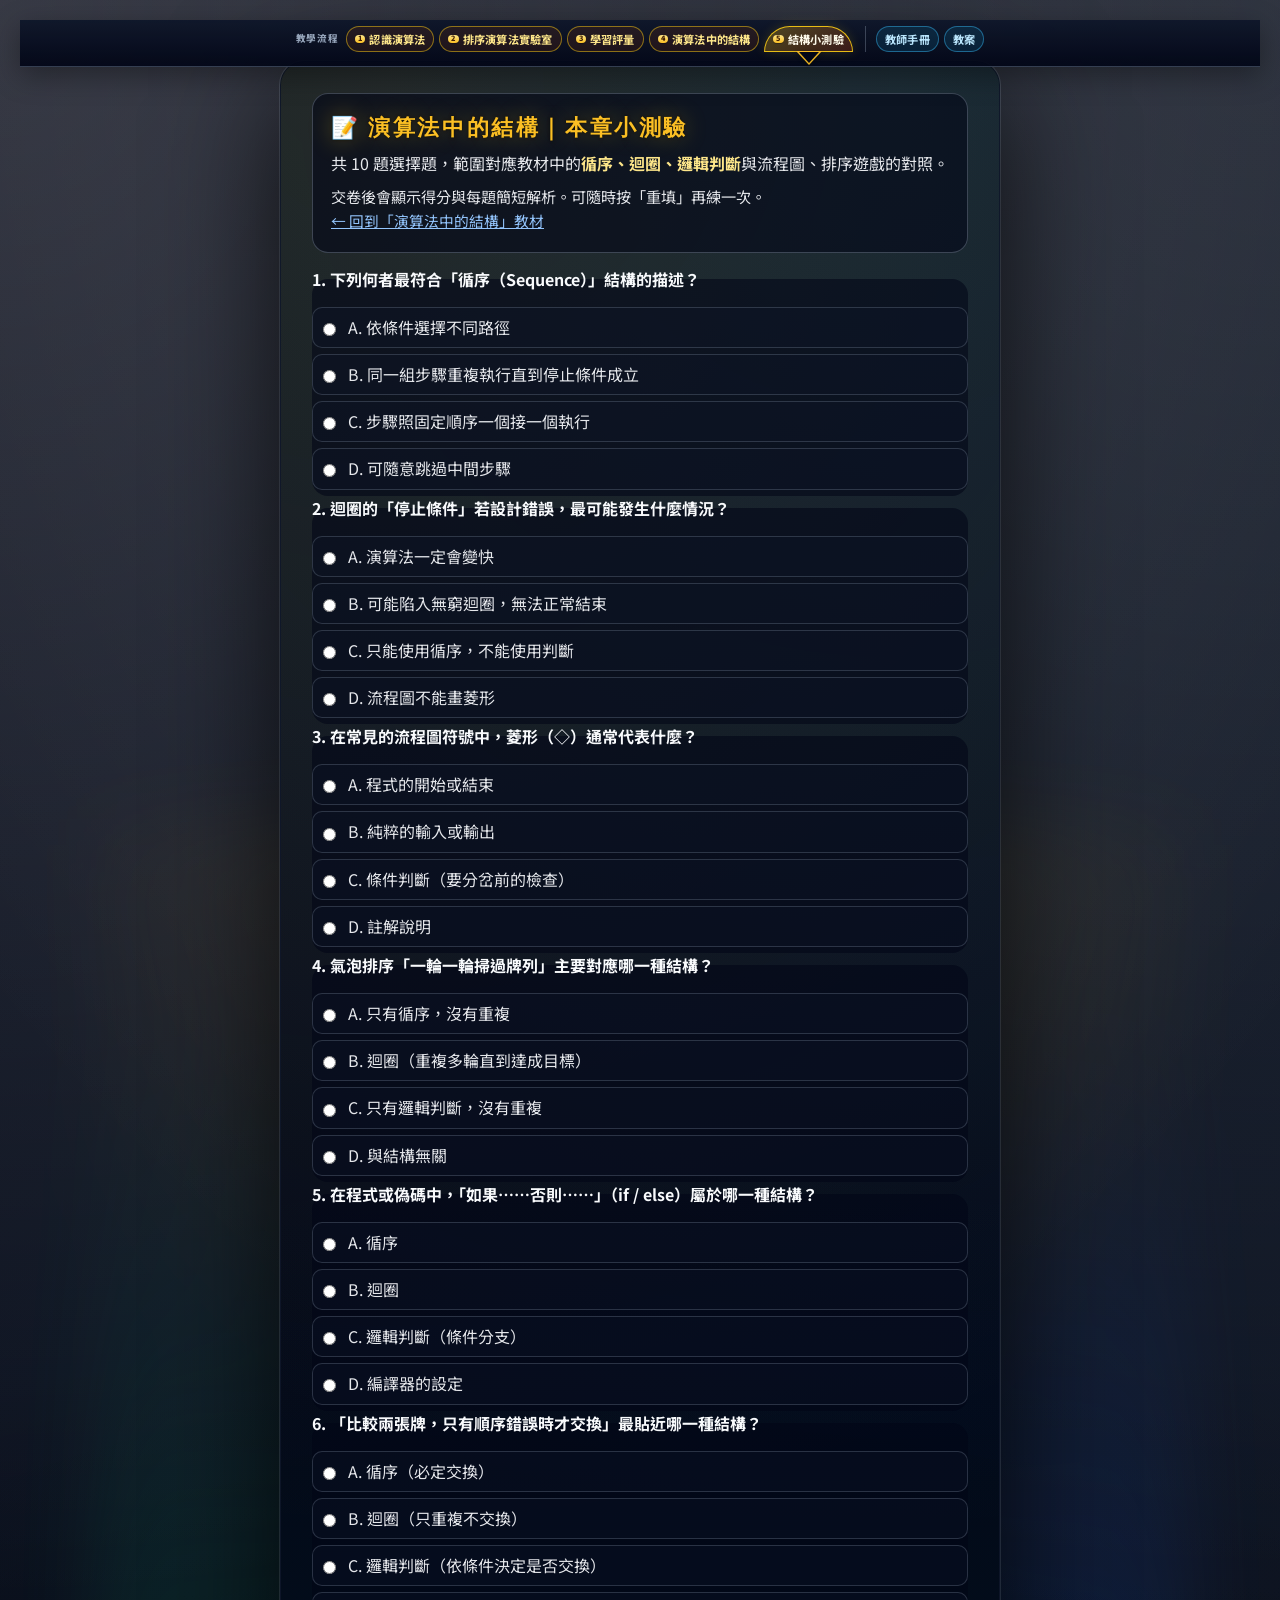
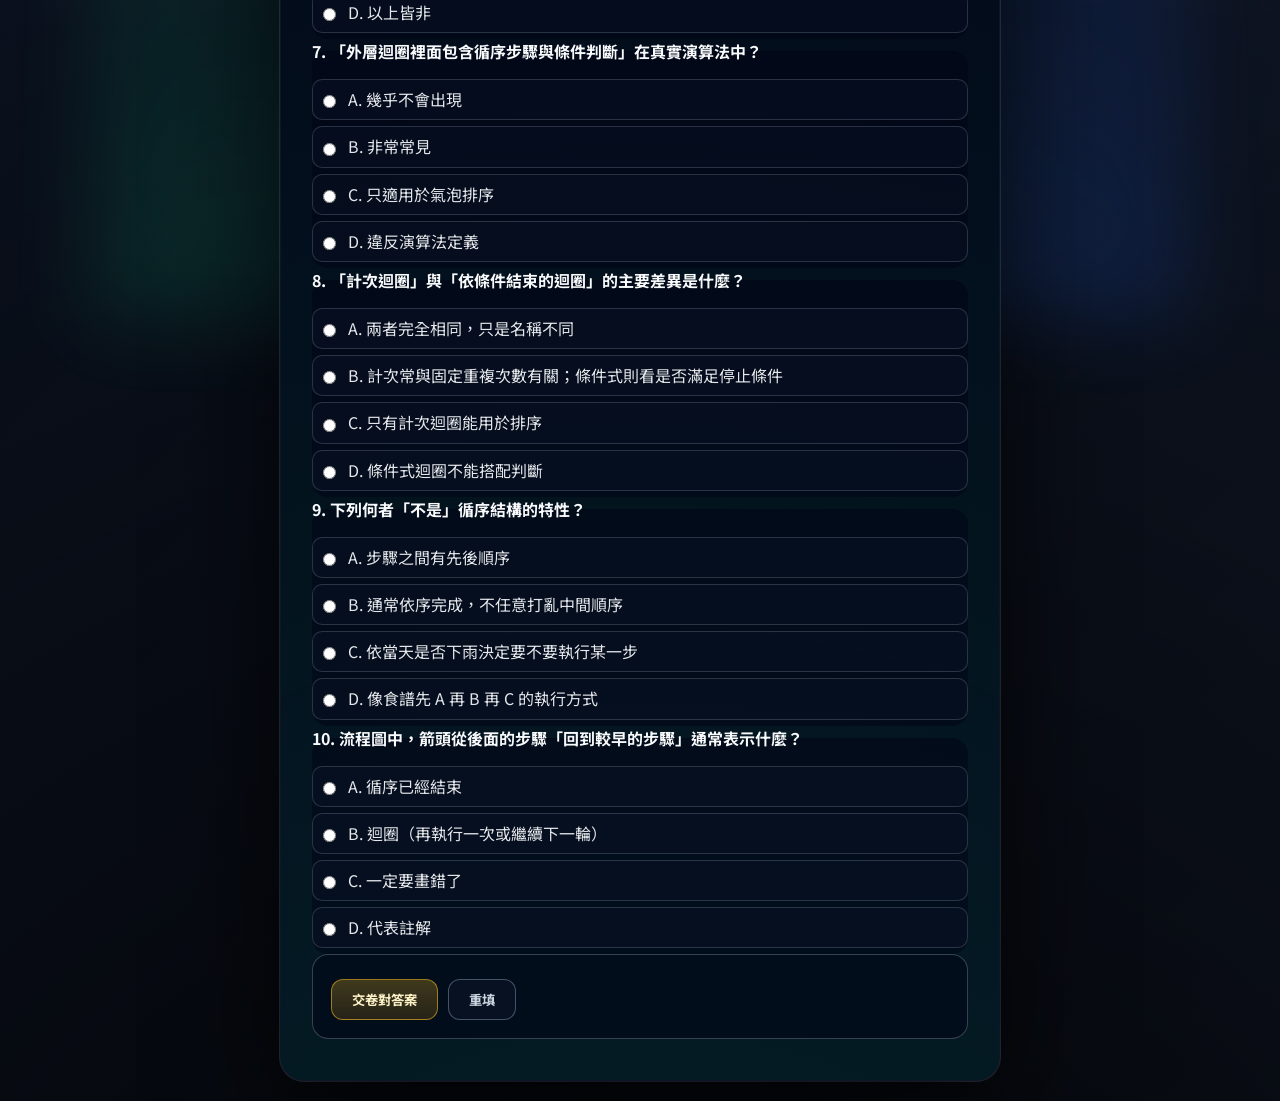
==== algorithm-concepts-quiz.html @ 027a8fe6 "add lessone etc." ====
<!DOCTYPE html>
<html lang="zh-TW">

<head>
    <meta charset="UTF-8">
    <meta name="viewport" content="width=device-width, initial-scale=1.0">
    <title>演算法中的結構｜本章小測驗</title>
    <link rel="preconnect" href="https://fonts.googleapis.com">
    <link rel="preconnect" href="https://fonts.gstatic.com" crossorigin>
    <link
        href="https://fonts.googleapis.com/css2?family=Playfair+Display:wght@500;700&family=Noto+Sans+TC:wght@400;500;700&display=swap"
        rel="stylesheet">
    <link rel="stylesheet" href="style.css">
    <script src="subpage-ui.js" defer></script>
    <style>
        .con-wrap {
            max-width: 720px;
            margin: 0 auto;
        }

        .con-card {
            background: rgba(2, 6, 23, 0.58);
            border: 1px solid rgba(148, 163, 184, 0.35);
            border-radius: 16px;
            padding: 18px;
            margin-bottom: 14px;
        }

        .con-card h1 {
            margin: 0 0 8px;
            color: #fbbf24;
            font-size: 1.35rem;
        }

        .con-card p {
            margin: 0;
            color: #e5e7eb;
            line-height: 1.65;
        }

        .quiz-intro {
            font-size: 0.95rem;
            color: #94a3b8;
            margin-top: 8px !important;
        }

        .quiz-q {
            border: none;
            margin: 0;
            padding: 0;
        }

        .quiz-q legend {
            font-weight: 700;
            color: #f8fafc;
            font-size: 1rem;
            padding: 0;
            margin-bottom: 10px;
            line-height: 1.5;
        }

        .quiz-q label {
            display: block;
            margin: 6px 0;
            padding: 8px 10px;
            border-radius: 10px;
            border: 1px solid rgba(148, 163, 184, 0.25);
            background: rgba(15, 23, 42, 0.35);
            color: #e5e7eb;
            cursor: pointer;
            line-height: 1.45;
        }

        .quiz-q label:hover {
            border-color: rgba(251, 191, 36, 0.45);
        }

        .quiz-q input {
            margin-right: 8px;
            vertical-align: middle;
        }

        .quiz-actions {
            display: flex;
            flex-wrap: wrap;
            gap: 10px;
            align-items: center;
            margin-top: 6px;
        }

        .quiz-btn {
            font-family: inherit;
            font-weight: 700;
            padding: 10px 20px;
            border-radius: 12px;
            border: 1px solid rgba(251, 191, 36, 0.55);
            background: linear-gradient(180deg, rgba(251, 191, 36, 0.25), rgba(245, 158, 11, 0.15));
            color: #fef3c7;
            cursor: pointer;
        }

        .quiz-btn:hover {
            background: linear-gradient(180deg, rgba(251, 191, 36, 0.4), rgba(245, 158, 11, 0.25));
        }

        .quiz-btn--ghost {
            border-color: rgba(148, 163, 184, 0.45);
            background: rgba(15, 23, 42, 0.5);
            color: #cbd5e1;
        }

        .quiz-score {
            font-size: 1.05rem;
            color: #fde68a;
            font-weight: 700;
        }

        .quiz-result {
            display: none;
            margin-top: 10px;
            padding: 10px 12px;
            border-radius: 10px;
            font-size: 0.9rem;
            line-height: 1.55;
        }

        .quiz-result--show {
            display: block;
        }

        .quiz-result--ok {
            border: 1px solid rgba(34, 197, 94, 0.45);
            background: rgba(34, 197, 94, 0.12);
            color: #bbf7d0;
        }

        .quiz-result--bad {
            border: 1px solid rgba(248, 113, 113, 0.45);
            background: rgba(248, 113, 113, 0.1);
            color: #fecaca;
        }

        .back-link {
            margin-top: 12px;
            font-size: 0.92rem;
        }

        .back-link a {
            color: #93c5fd;
        }
    </style>
</head>

<body>
    <nav class="site-nav" aria-label="網站導覽">
        <div class="site-nav-inner">
            <div class="site-nav-group" role="group" aria-labelledby="site-nav-flow-label">
                <div id="site-nav-flow-label" class="site-nav-group-label">教學流程</div>
                <div class="site-nav-group-links">
                    <a href="algorithm-lab.html" class="site-nav-link site-nav-flow-link"><span class="site-nav-step"
                            aria-hidden="true">1</span>認識演算法</a>
                    <a href="index.html" class="site-nav-link site-nav-flow-link"><span class="site-nav-step"
                            aria-hidden="true">2</span>排序演算法實驗室</a>
                    <a href="exam.html" class="site-nav-link site-nav-flow-link"><span class="site-nav-step"
                            aria-hidden="true">3</span>學習評量</a>
                    <a href="algorithm-concepts.html" class="site-nav-link site-nav-flow-link"><span class="site-nav-step"
                            aria-hidden="true">4</span>演算法中的結構</a>
                    <a href="algorithm-concepts-quiz.html" class="site-nav-link site-nav-flow-link site-nav-link-current"
                        aria-current="page"><span class="site-nav-step" aria-hidden="true">5</span>結構小測驗</a>
                </div>
            </div>
            <div class="site-nav-group site-nav-group--extra" role="group" aria-label="教師手冊與教案">
                <div class="site-nav-group-links">
                    <a href="guide.html" class="site-nav-link site-nav-extra-link">教師手冊</a>
                    <a href="lesson.html" class="site-nav-link site-nav-extra-link">教案</a>
                </div>
            </div>
        </div>
    </nav>
    <div class="page-frame">
        <div class="table-glow"></div>
        <div class="container con-wrap">
            <div class="con-card">
                <h1>📝 演算法中的結構｜本章小測驗</h1>
                <p>共 10 題選擇題，範圍對應教材中的<strong style="color:#fde68a;">循序、迴圈、邏輯判斷</strong>與流程圖、排序遊戲的對照。</p>
                <p class="quiz-intro">交卷後會顯示得分與每題簡短解析。可隨時按「重填」再練一次。</p>
                <p class="back-link"><a href="algorithm-concepts.html">← 回到「演算法中的結構」教材</a></p>
            </div>

            <form id="concepts-quiz-form" novalidate>
                <fieldset class="con-card quiz-q" data-correct="c"
                    data-explain="循序是步驟依固定先後執行；依條件分支屬於判斷，重複直到條件成立屬於迴圈。">
                    <legend>1. 下列何者最符合「循序（Sequence）」結構的描述？</legend>
                    <label><input type="radio" name="q1" value="a"> A. 依條件選擇不同路徑</label>
                    <label><input type="radio" name="q1" value="b"> B. 同一組步驟重複執行直到停止條件成立</label>
                    <label><input type="radio" name="q1" value="c"> C. 步驟照固定順序一個接一個執行</label>
                    <label><input type="radio" name="q1" value="d"> D. 可隨意跳過中間步驟</label>
                    <div class="quiz-result" role="status" aria-live="polite"></div>
                </fieldset>

                <fieldset class="con-card quiz-q" data-correct="b"
                    data-explain="停止條件錯誤時，迴圈可能永遠無法離開，形成無窮迴圈。">
                    <legend>2. 迴圈的「停止條件」若設計錯誤，最可能發生什麼情況？</legend>
                    <label><input type="radio" name="q2" value="a"> A. 演算法一定會變快</label>
                    <label><input type="radio" name="q2" value="b"> B. 可能陷入無窮迴圈，無法正常結束</label>
                    <label><input type="radio" name="q2" value="c"> C. 只能使用循序，不能使用判斷</label>
                    <label><input type="radio" name="q2" value="d"> D. 流程圖不能畫菱形</label>
                    <div class="quiz-result" role="status" aria-live="polite"></div>
                </fieldset>

                <fieldset class="con-card quiz-q" data-correct="c"
                    data-explain="教材對照：長方形常表示步驟，菱形表示條件判斷。">
                    <legend>3. 在常見的流程圖符號中，菱形（◇）通常代表什麼？</legend>
                    <label><input type="radio" name="q3" value="a"> A. 程式的開始或結束</label>
                    <label><input type="radio" name="q3" value="b"> B. 純粹的輸入或輸出</label>
                    <label><input type="radio" name="q3" value="c"> C. 條件判斷（要分岔前的檢查）</label>
                    <label><input type="radio" name="q3" value="d"> D. 註解說明</label>
                    <div class="quiz-result" role="status" aria-live="polite"></div>
                </fieldset>

                <fieldset class="con-card quiz-q" data-correct="b"
                    data-explain="一輪輪掃過、多輪直到排好，是「重複執行」的迴圈精神。">
                    <legend>4. 氣泡排序「一輪一輪掃過牌列」主要對應哪一種結構？</legend>
                    <label><input type="radio" name="q4" value="a"> A. 只有循序，沒有重複</label>
                    <label><input type="radio" name="q4" value="b"> B. 迴圈（重複多輪直到達成目標）</label>
                    <label><input type="radio" name="q4" value="c"> C. 只有邏輯判斷，沒有重複</label>
                    <label><input type="radio" name="q4" value="d"> D. 與結構無關</label>
                    <div class="quiz-result" role="status" aria-live="polite"></div>
                </fieldset>

                <fieldset class="con-card quiz-q" data-correct="c" data-explain="if / else 依條件走不同分支，屬於邏輯判斷。">
                    <legend>5. 在程式或偽碼中，「如果……否則……」（if / else）屬於哪一種結構？</legend>
                    <label><input type="radio" name="q5" value="a"> A. 循序</label>
                    <label><input type="radio" name="q5" value="b"> B. 迴圈</label>
                    <label><input type="radio" name="q5" value="c"> C. 邏輯判斷（條件分支）</label>
                    <label><input type="radio" name="q5" value="d"> D. 編譯器的設定</label>
                    <div class="quiz-result" role="status" aria-live="polite"></div>
                </fieldset>

                <fieldset class="con-card quiz-q" data-correct="c"
                    data-explain="先比較、再決定要不要交換，是依條件分支，對應教材中的「比較後要不要交換」。">
                    <legend>6. 「比較兩張牌，只有順序錯誤時才交換」最貼近哪一種結構？</legend>
                    <label><input type="radio" name="q6" value="a"> A. 循序（必定交換）</label>
                    <label><input type="radio" name="q6" value="b"> B. 迴圈（只重複不交換）</label>
                    <label><input type="radio" name="q6" value="c"> C. 邏輯判斷（依條件決定是否交換）</label>
                    <label><input type="radio" name="q6" value="d"> D. 以上皆非</label>
                    <div class="quiz-result" role="status" aria-live="polite"></div>
                </fieldset>

                <fieldset class="con-card quiz-q" data-correct="b"
                    data-explain="教材提到：真實演算法常是循序裡有迴圈，迴圈裡又有判斷。">
                    <legend>7. 「外層迴圈裡面包含循序步驟與條件判斷」在真實演算法中？</legend>
                    <label><input type="radio" name="q7" value="a"> A. 幾乎不會出現</label>
                    <label><input type="radio" name="q7" value="b"> B. 非常常見</label>
                    <label><input type="radio" name="q7" value="c"> C. 只適用於氣泡排序</label>
                    <label><input type="radio" name="q7" value="d"> D. 違反演算法定義</label>
                    <div class="quiz-result" role="status" aria-live="polite"></div>
                </fieldset>

                <fieldset class="con-card quiz-q" data-correct="b"
                    data-explain="計次迴圈常依固定次數；條件式迴圈則看「是否滿足停止條件」才結束，兩者思考方式不同。">
                    <legend>8. 「計次迴圈」與「依條件結束的迴圈」的主要差異是什麼？</legend>
                    <label><input type="radio" name="q8" value="a"> A. 兩者完全相同，只是名稱不同</label>
                    <label><input type="radio" name="q8" value="b"> B. 計次常與固定重複次數有關；條件式則看是否滿足停止條件</label>
                    <label><input type="radio" name="q8" value="c"> C. 只有計次迴圈能用於排序</label>
                    <label><input type="radio" name="q8" value="d"> D. 條件式迴圈不能搭配判斷</label>
                    <div class="quiz-result" role="status" aria-live="polite"></div>
                </fieldset>

                <fieldset class="con-card quiz-q" data-correct="c"
                    data-explain="依天氣決定是否執行某步是「分支」，不是循序的特性。">
                    <legend>9. 下列何者「不是」循序結構的特性？</legend>
                    <label><input type="radio" name="q9" value="a"> A. 步驟之間有先後順序</label>
                    <label><input type="radio" name="q9" value="b"> B. 通常依序完成，不任意打亂中間順序</label>
                    <label><input type="radio" name="q9" value="c"> C. 依當天是否下雨決定要不要執行某一步</label>
                    <label><input type="radio" name="q9" value="d"> D. 像食譜先 A 再 B 再 C 的執行方式</label>
                    <div class="quiz-result" role="status" aria-live="polite"></div>
                </fieldset>

                <fieldset class="con-card quiz-q" data-correct="b"
                    data-explain="箭頭回到較早的節點，表示重複執行同一段流程，即迴圈。">
                    <legend>10. 流程圖中，箭頭從後面的步驟「回到較早的步驟」通常表示什麼？</legend>
                    <label><input type="radio" name="q10" value="a"> A. 循序已經結束</label>
                    <label><input type="radio" name="q10" value="b"> B. 迴圈（再執行一次或繼續下一輪）</label>
                    <label><input type="radio" name="q10" value="c"> C. 一定要畫錯了</label>
                    <label><input type="radio" name="q10" value="d"> D. 代表註解</label>
                    <div class="quiz-result" role="status" aria-live="polite"></div>
                </fieldset>

                <div class="con-card">
                    <div class="quiz-actions">
                        <button type="button" class="quiz-btn" id="concepts-quiz-submit">交卷對答案</button>
                        <button type="reset" class="quiz-btn quiz-btn--ghost" id="concepts-quiz-reset">重填</button>
                        <span class="quiz-score" id="concepts-quiz-score" hidden></span>
                    </div>
                </div>
            </form>
        </div>
    </div>
    <script>
        (function () {
            var form = document.getElementById('concepts-quiz-form');
            var submitBtn = document.getElementById('concepts-quiz-submit');
            var scoreEl = document.getElementById('concepts-quiz-score');
            var fieldsets = form.querySelectorAll('.quiz-q');

            function grade() {
                var correct = 0;
                var total = fieldsets.length;
                fieldsets.forEach(function (fs) {
                    var ans = fs.dataset.correct;
                    var picked = fs.querySelector('input[type="radio"]:checked');
                    var box = fs.querySelector('.quiz-result');
                    box.classList.add('quiz-result--show');
                    if (!picked) {
                        box.classList.remove('quiz-result--ok');
                        box.classList.add('quiz-result--bad');
                        box.textContent = '未作答。解析：' + (fs.dataset.explain || '');
                        return;
                    }
                    if (picked.value === ans) {
                        correct++;
                        box.classList.remove('quiz-result--bad');
                        box.classList.add('quiz-result--ok');
                        box.textContent = '答對了。';
                    } else {
                        box.classList.remove('quiz-result--ok');
                        box.classList.add('quiz-result--bad');
                        box.textContent = '答錯。解析：' + (fs.dataset.explain || '');
                    }
                });
                scoreEl.hidden = false;
                scoreEl.textContent = '得分：' + correct + ' / ' + total;
            }

            function clearFeedback() {
                fieldsets.forEach(function (fs) {
                    var box = fs.querySelector('.quiz-result');
                    box.classList.remove('quiz-result--show', 'quiz-result--ok', 'quiz-result--bad');
                    box.textContent = '';
                });
                scoreEl.hidden = true;
                scoreEl.textContent = '';
            }

            submitBtn.addEventListener('click', grade);
            form.addEventListener('reset', function () {
                setTimeout(clearFeedback, 0);
            });
        })();
    </script>
</body>

</html>
---- style.css ----
/* 撲克牌排序遊戲樣式 */

* {
    margin: 0;
    padding: 0;
    box-sizing: border-box;
}

/* 全站頂部導覽（主遊戲內文由 script 套用 i18n） */
.site-nav {
    position: sticky;
    top: 0;
    z-index: 8;
    width: 100%;
    overflow: visible;
    background: linear-gradient(180deg, rgba(15, 23, 42, 0.97) 0%, rgba(2, 6, 23, 0.94) 100%);
    border-bottom: 1px solid rgba(148, 163, 184, 0.28);
    box-shadow: 0 8px 28px rgba(0, 0, 0, 0.35);
}

.site-nav-inner {
    max-width: 1360px;
    margin: 0 auto;
    padding: 6px 10px 14px;
    display: flex;
    flex-direction: row;
    flex-wrap: wrap;
    align-items: center;
    justify-content: center;
    gap: 6px 10px;
}

.site-nav-group {
    display: flex;
    flex-direction: row;
    flex-wrap: wrap;
    align-items: center;
    gap: 5px 8px;
}

.site-nav-group-label {
    font-size: 0.6rem;
    font-weight: 800;
    letter-spacing: 0.06em;
    color: #94a3b8;
    text-transform: none;
    white-space: nowrap;
    line-height: 1.2;
}

.site-nav-group-label--extra {
    color: #7dd3fc;
    letter-spacing: 0.05em;
}

.site-nav-group-links {
    display: flex;
    flex-wrap: wrap;
    align-items: center;
    justify-content: center;
    gap: 4px 5px;
}

.site-nav-link {
    display: inline-flex;
    align-items: center;
    justify-content: center;
    padding: 3px 8px;
    min-height: 26px;
    border-radius: 999px;
    font-size: 0.7rem;
    font-weight: 700;
    letter-spacing: 0.02em;
    text-decoration: none;
    transition: color 0.2s ease, border-color 0.2s ease, background 0.2s ease, box-shadow 0.2s ease;
    white-space: nowrap;
}

.site-nav-link:focus-visible {
    outline: 2px solid #38bdf8;
    outline-offset: 2px;
}

/* 教學流程 1–4：金／琥珀主色 */
.site-nav-flow-link {
    color: #fde68a;
    border: 1px solid rgba(250, 204, 21, 0.5);
    background: rgba(120, 53, 15, 0.22);
}

.site-nav-flow-link:hover {
    color: #fffbeb;
    border-color: rgba(253, 224, 71, 0.75);
    background: rgba(180, 83, 9, 0.28);
    box-shadow: 0 0 0 1px rgba(250, 204, 21, 0.2);
}

.site-nav-flow-link.site-nav-link-current {
    position: relative;
    z-index: 2;
    color: #fffbeb;
    border-color: rgba(250, 204, 21, 0.9);
    background: linear-gradient(135deg, rgba(250, 204, 21, 0.28), rgba(154, 52, 18, 0.35));
    box-shadow: 0 0 12px rgba(250, 204, 21, 0.16);
    border-radius: 999px 999px 10px 10px;
}

/* 教學流程：泡泡嘴外框（::before）＋內填（::after），邊框與主卡片邊線同調、對比明顯 */
.site-nav-flow-link.site-nav-link-current::before {
    content: '';
    position: absolute;
    left: 50%;
    bottom: -14px;
    transform: translateX(-50%);
    width: 0;
    height: 0;
    border-left: 13px solid transparent;
    border-right: 13px solid transparent;
    border-top: 14px solid rgba(251, 191, 36, 0.92);
    z-index: 2;
    pointer-events: none;
    filter: drop-shadow(0 1px 2px rgba(0, 0, 0, 0.45));
}

.site-nav-flow-link.site-nav-link-current::after {
    content: '';
    position: absolute;
    left: 50%;
    bottom: -12px;
    transform: translateX(-50%);
    width: 0;
    height: 0;
    border-left: 10px solid transparent;
    border-right: 10px solid transparent;
    border-top: 11px solid #020617;
    z-index: 3;
    pointer-events: none;
}

.site-nav-step {
    display: inline-flex;
    align-items: center;
    justify-content: center;
    min-width: 1.2em;
    height: 1.2em;
    margin-right: 4px;
    padding: 0 3px;
    border-radius: 999px;
    font-size: 0.65em;
    font-weight: 900;
    line-height: 1;
    color: #422006;
    background: linear-gradient(180deg, #fde68a, #fbbf24);
    box-shadow: 0 1px 0 rgba(0, 0, 0, 0.25);
}

/* 參考與教案：青藍主色（與教學流程區隔） */
.site-nav-extra-link {
    color: #bae6fd;
    border: 1px solid rgba(56, 189, 248, 0.45);
    background: rgba(12, 74, 110, 0.35);
}

.site-nav-extra-link:hover {
    color: #f0f9ff;
    border-color: rgba(125, 211, 252, 0.65);
    background: rgba(14, 116, 144, 0.4);
    box-shadow: 0 0 0 1px rgba(56, 189, 248, 0.2);
}

.site-nav-extra-link.site-nav-link-current {
    position: relative;
    z-index: 2;
    color: #f0f9ff;
    border-color: rgba(56, 189, 248, 0.85);
    background: linear-gradient(135deg, rgba(14, 165, 233, 0.35), rgba(30, 58, 138, 0.45));
    box-shadow: 0 0 12px rgba(56, 189, 248, 0.14);
    border-radius: 999px 999px 10px 10px;
}

.site-nav-extra-link.site-nav-link-current::before {
    content: '';
    position: absolute;
    left: 50%;
    bottom: -14px;
    transform: translateX(-50%);
    width: 0;
    height: 0;
    border-left: 13px solid transparent;
    border-right: 13px solid transparent;
    border-top: 14px solid rgba(125, 211, 252, 0.88);
    z-index: 2;
    pointer-events: none;
    filter: drop-shadow(0 1px 2px rgba(0, 0, 0, 0.45));
}

.site-nav-extra-link.site-nav-link-current::after {
    content: '';
    position: absolute;
    left: 50%;
    bottom: -12px;
    transform: translateX(-50%);
    width: 0;
    height: 0;
    border-left: 10px solid transparent;
    border-right: 10px solid transparent;
    border-top: 11px solid #020617;
    z-index: 3;
    pointer-events: none;
}

.site-nav-group--extra {
    padding: 0 0 0 10px;
    margin: 0 0 0 2px;
    border-top: none;
    border-left: 1px solid rgba(148, 163, 184, 0.35);
}

/* 主畫面與導覽泡泡嘴視覺接合（略上移，讓三角尖端搭到卡片頂緣） */
.site-nav + .page-frame {
    margin-top: -10px;
    padding-top: 4px;
}

.site-nav + .page-frame > .container {
    position: relative;
    z-index: 1;
}

/* 首頁若有頂導，教學中心內的章節列 sticky 需避開頂欄高度 */
.site-nav ~ .page-frame .guide-nav {
    top: 58px;
}

@media (max-width: 520px) {
    .site-nav-inner {
        padding: 5px 8px 14px;
        gap: 6px 8px;
    }

    .site-nav-group--extra {
        border-left: none;
        border-top: 1px solid rgba(148, 163, 184, 0.28);
        padding: 6px 0 0;
        margin: 2px 0 0;
        width: 100%;
        justify-content: center;
    }

    .site-nav-group--extra .site-nav-group-label {
        width: 100%;
        text-align: center;
    }

    .site-nav-group--extra .site-nav-group-links {
        width: 100%;
    }

    .site-nav ~ .page-frame .guide-nav {
        top: 104px;
    }
}

body {
    font-family: 'Noto Sans TC', 'Microsoft JhengHei', system-ui, -apple-system, BlinkMacSystemFont, sans-serif;
    background:
        radial-gradient(circle at 0 0, rgba(255, 255, 255, 0.18), transparent 55%),
        radial-gradient(circle at 100% 0, rgba(255, 255, 255, 0.12), transparent 55%),
        radial-gradient(circle at 50% 120%, rgba(0, 0, 0, 0.9), transparent 60%),
        linear-gradient(135deg, #050816 0%, #0b1220 45%, #111827 100%);
    min-height: 100vh;
    padding: 20px;
    color: #e5e7eb;
}

.page-frame {
    max-width: 1360px;
    margin: 0 auto;
    position: relative;
}

.table-glow {
    position: absolute;
    inset: 0;
    margin: auto;
    max-width: 1100px;
    max-height: 1100px;
    background:
        radial-gradient(circle at 50% 0, rgba(251, 191, 36, 0.22), transparent 55%),
        radial-gradient(circle at 10% 100%, rgba(16, 185, 129, 0.26), transparent 60%),
        radial-gradient(circle at 90% 100%, rgba(37, 99, 235, 0.3), transparent 60%);
    opacity: 0.6;
    filter: blur(40px);
    z-index: 0;
    pointer-events: none;
}

/* 全螢幕遮罩：點擊關閉設定／說明面板 */
.overlay-backdrop {
    position: fixed;
    inset: 0;
    z-index: 9;
    background: rgba(2, 6, 23, 0.58);
    backdrop-filter: blur(6px);
    -webkit-backdrop-filter: blur(6px);
    border: none;
    cursor: pointer;
    padding: 0;
    margin: 0;
    opacity: 0;
    visibility: hidden;
    transition: opacity 0.3s ease, visibility 0.3s ease;
    pointer-events: none;
}

.overlay-backdrop.is-visible {
    opacity: 1;
    visibility: visible;
    pointer-events: auto;
}

.container {
    max-width: 1200px;
    margin: 0 auto;
    background:
        radial-gradient(circle at 15% 0, rgba(251, 191, 36, 0.12), transparent 55%),
        radial-gradient(circle at 85% 0, rgba(56, 189, 248, 0.14), transparent 55%),
        radial-gradient(circle at 50% 120%, rgba(16, 185, 129, 0.16), transparent 65%),
        #020617;
    border-radius: 24px;
    box-shadow:
        0 32px 120px rgba(0, 0, 0, 0.75),
        0 0 0 1px rgba(148, 163, 184, 0.28),
        0 0 0 1px inset rgba(15, 23, 42, 0.9);
    padding: 32px 32px 28px;
    position: relative;
    z-index: 1;
    overflow: hidden;
    opacity: 0;
    transform: translateY(16px);
    transition: opacity 0.55s cubic-bezier(0.22, 0.61, 0.36, 1),
        transform 0.55s cubic-bezier(0.22, 0.61, 0.36, 1);
}

.container.app-loaded {
    opacity: 1;
    transform: translateY(0);
}

header {
    display: flex;
    align-items: center;
    justify-content: space-between;
    margin-bottom: 26px;
    position: relative;
    z-index: 2;
}

h1 {
    font-family: 'Playfair Display', 'Times New Roman', serif;
    letter-spacing: 0.12em;
    text-transform: uppercase;
    font-size: 2.3rem;
    color: #fbbf24;
    margin-bottom: 4px;
    text-shadow:
        0 0 25px rgba(250, 204, 21, 0.3),
        0 0 3px rgba(0, 0, 0, 0.8);
}

.subtitle {
    color: #9ca3af;
    font-size: 0.98rem;
    letter-spacing: 0.08em;
    text-transform: uppercase;
}

.logo-lockup {
    display: inline-flex;
    align-items: center;
    gap: 14px;
    padding: 10px 18px 10px 12px;
    border-radius: 999px;
    background: radial-gradient(circle at 15% 10%, rgba(248, 250, 252, 0.16), transparent 60%);
    border: 1px solid rgba(148, 163, 184, 0.45);
    box-shadow:
        0 18px 45px rgba(15, 23, 42, 0.9),
        0 0 0 1px inset rgba(15, 23, 42, 0.9);
}

.logo-badge {
    width: 40px;
    height: 40px;
    border-radius: 999px;
    background: radial-gradient(circle at 30% 20%, #fef9c3 0%, #fbbf24 35%, #854d0e 100%);
    display: flex;
    align-items: center;
    justify-content: center;
    box-shadow:
        0 0 0 1px rgba(15, 23, 42, 0.85),
        0 14px 30px rgba(250, 204, 21, 0.6);
}

.logo-icon {
    font-size: 1.5rem;
    text-shadow: 0 0 6px rgba(0, 0, 0, 0.9);
}

.logo-texts {
    text-align: left;
}

.header-right {
    display: flex;
    align-items: center;
    gap: 8px;
}

.lang-button,
.settings-toggle {
    width: 34px;
    height: 34px;
    border-radius: 999px;
    border: 1px solid rgba(148, 163, 184, 0.8);
    background: radial-gradient(circle at 30% 0, rgba(248, 250, 252, 0.15), rgba(15, 23, 42, 0.98));
    color: #e5e7eb;
    font-size: 0.9rem;
    display: flex;
    align-items: center;
    justify-content: center;
    cursor: pointer;
    box-shadow:
        0 10px 24px rgba(15, 23, 42, 0.9),
        0 0 0 1px rgba(15, 23, 42, 0.9);
    transition: transform 0.2s ease, box-shadow 0.2s ease, background 0.2s ease;
}

.lang-switcher {
    display: flex;
    align-items: center;
}

.lang-button {
    text-transform: uppercase;
}

.lang-button:hover {
    background: rgba(30, 64, 175, 0.9);
    border-color: rgba(129, 140, 248, 0.9);
}

.lang-select-hidden {
    display: none;
}

.lang-switcher select {
    padding: 4px 10px;
    border-radius: 999px;
    border: 1px solid rgba(148, 163, 184, 0.7);
    background: rgba(15, 23, 42, 0.9);
    color: #e5e7eb;
    font-size: 0.82rem;
}

/* 齒輪與 i、語言鈕同一列，勿用 absolute 以免遮擋鄰近按鈕 */
.settings-toggle {
    width: 36px;
    height: 36px;
    font-size: 1.2rem;
}

.settings-toggle:hover {
    transform: translateY(-1px) scale(1.03);
    background: radial-gradient(circle at 30% 0, rgba(248, 250, 252, 0.25), rgba(15, 23, 42, 0.98));
    box-shadow:
        0 14px 32px rgba(15, 23, 42, 0.95),
        0 0 0 1px rgba(250, 204, 21, 0.6);
}

.settings-toggle:focus-visible {
    outline: 2px solid #facc15;
    outline-offset: 2px;
}

/* 控制區 */
.controls {
    background: radial-gradient(circle at 10% 0, rgba(15, 23, 42, 0.98), rgba(15, 23, 42, 0.96));
    border-radius: 18px;
    padding: 18px 20px;
    margin-bottom: 30px;
    display: flex;
    flex-wrap: wrap;
    gap: 20px;
    align-items: center;
    justify-content: space-between;
}

.control-group {
    display: flex;
    align-items: center;
    gap: 10px;
}

.control-group label {
    font-weight: 600;
    color: #e5e7eb;
}

select,
input[type="range"] {
    padding: 8px 12px;
    border: 1px solid rgba(148, 163, 184, 0.6);
    border-radius: 999px;
    font-size: 0.95rem;
    background: radial-gradient(circle at 0 0, rgba(148, 163, 184, 0.25), rgba(15, 23, 42, 0.96));
    color: #e5e7eb;
    box-shadow: 0 0 0 1px inset rgba(15, 23, 42, 0.9);
}

select:focus {
    border-color: #fbbf24;
    outline: none;
    box-shadow:
        0 0 0 1px #fbbf24,
        0 0 25px rgba(225, 223, 217, 0.9);
}

.btn {
    padding: 10px 22px;
    border: none;
    border-radius: 999px;
    font-size: 0.98rem;
    font-weight: 600;
    cursor: pointer;
    transition: all 0.28s ease;
    margin: 5px;
    position: relative;
    letter-spacing: 0.05em;
    text-transform: uppercase;
}

.btn.primary {
    background: radial-gradient(circle at 15% 0, #fefce8 0%, #facc15 38%, #a16207 100%);
    color: #111827;
    box-shadow:
        0 16px 40px rgba(250, 204, 21, 0.5),
        0 0 0 1px rgba(161, 98, 7, 0.7);
}

.btn.primary:hover {
    transform: translateY(-2px) translateZ(0) scale(1.02);
    box-shadow:
        0 24px 55px rgba(250, 204, 21, 0.7),
        0 0 0 1px rgba(161, 98, 7, 0.9);
}

.btn.success {
    background: radial-gradient(circle at 15% 0, #bbf7d0 0%, #16a34a 40%, #052e16 100%);
    color: white;
}

.btn.success:hover {
    transform: translateY(-2px) scale(1.02);
}

.btn.warning {
    background: radial-gradient(circle at 15% 0, #fef9c3 0%, #eab308 45%, #78350f 100%);
    color: #111827;
}

.btn.warning:hover {
    transform: translateY(-2px) scale(1.02);
}

.btn.danger {
    background: radial-gradient(circle at 15% 0, #fecaca 0%, #dc2626 40%, #450a0a 100%);
    color: white;
}

.btn.danger:hover {
    transform: translateY(-2px) scale(1.02);
}

.btn:disabled {
    background: rgba(55, 65, 81, 0.85);
    cursor: not-allowed;
    transform: none;
    box-shadow: none;
}

.btn:active:not(:disabled) {
    transform: translateY(0) scale(0.98);
}

.btn:focus-visible {
    outline: 2px solid #fbbf24;
    outline-offset: 3px;
}

/* 快速切換排序法（與重新發牌同一列） */
.control-group-preset {
    display: flex;
    flex-wrap: wrap;
    align-items: center;
    gap: 10px;
}

.preset-btn {
    padding: 8px 16px;
    font-size: 0.88rem;
    background: rgba(51, 65, 85, 0.9);
    border: 1px solid rgba(148, 163, 184, 0.5);
    color: #e2e8f0;
    border-radius: 999px;
    transition: background 0.2s ease, border-color 0.2s ease, transform 0.2s ease;
}

.preset-btn:hover {
    background: rgba(71, 85, 105, 0.95);
    border-color: rgba(148, 163, 184, 0.8);
    transform: translateY(-1px);
}

.preset-btn.preset-btn-active {
    background: linear-gradient(135deg, rgba(251, 191, 36, 0.35), rgba(245, 158, 11, 0.4));
    border-color: rgba(251, 191, 36, 0.8);
    color: #fef3c7;
}

.preset-btn:focus-visible {
    outline: 2px solid #38bdf8;
    outline-offset: 2px;
}

/* 演算法重點區（醒目獨立） */
.algo-spotlight {
    margin: 0 0 20px;
    padding: 16px 16px 14px;
    border-radius: 16px;
    border: 1px solid rgba(250, 204, 21, 0.45);
    background:
        radial-gradient(circle at 0 0, rgba(250, 204, 21, 0.12), rgba(15, 23, 42, 0.92)),
        rgba(2, 6, 23, 0.9);
}

.algo-spotlight h2 {
    margin: 0 0 8px;
    color: #fcd34d;
    font-size: 1.15rem;
}

.algo-spotlight-intro {
    color: #e5e7eb;
    line-height: 1.6;
    margin-bottom: 10px;
}

.algo-pill-row {
    display: flex;
    flex-wrap: wrap;
    gap: 8px;
    margin-bottom: 12px;
}

.algo-pill {
    background: rgba(30, 64, 175, 0.3);
    border: 1px solid rgba(96, 165, 250, 0.5);
    color: #dbeafe;
    border-radius: 999px;
    padding: 6px 10px;
    font-size: 0.86rem;
    font-weight: 700;
}

.algo-spotlight .life-examples-heading {
    margin: 14px 0 8px;
    font-size: 1.05rem;
    color: #fde68a;
    letter-spacing: 0.04em;
}

.algo-spotlight .life-examples-lead {
    margin: 0 0 12px;
    color: #94a3b8;
    font-size: 0.9rem;
    line-height: 1.55;
}

.life-flow-grid {
    display: grid;
    grid-template-columns: repeat(2, minmax(240px, 1fr));
    gap: 10px;
}

.life-flow-card {
    border-radius: 12px;
    border: 1px solid rgba(148, 163, 184, 0.35);
    background: rgba(2, 6, 23, 0.45);
    padding: 10px 10px 8px;
}

.life-flow-card h3 {
    margin: 0 0 8px;
    color: #f8fafc;
    font-size: 0.98rem;
}

.flow-row {
    display: flex;
    align-items: center;
    flex-wrap: wrap;
    gap: 6px;
}

.flow-node {
    background: rgba(16, 185, 129, 0.15);
    border: 1px solid rgba(16, 185, 129, 0.45);
    border-radius: 10px;
    color: #d1fae5;
    padding: 4px 8px;
    font-size: 0.82rem;
    font-weight: 600;
}

.flow-arrow {
    color: #94a3b8;
    font-weight: 900;
}

/* 遊戲區域 */
.game-area {
    margin-bottom: 30px;
}

.workspace-panel {
    position: relative;
    border-radius: 20px;
    padding: 12px 10px 14px;
    background: linear-gradient(145deg, rgba(251, 191, 36, 0.08), rgba(15, 23, 42, 0.35) 45%, rgba(16, 185, 129, 0.08));
    box-shadow:
        0 0 0 1px rgba(148, 163, 184, 0.18),
        inset 0 1px 0 rgba(255, 255, 255, 0.05);
}

/* 額外空間模式：上下分區（上未排序、下已排序） */
.card-zones-extraspace {
    display: none;
}

.card-zones-extraspace .zone-block {
    margin-bottom: 20px;
}

.card-zones-extraspace .zone-block:last-child {
    margin-bottom: 0;
}

.zone-label {
    font-size: 0.9rem;
    font-weight: 700;
    letter-spacing: 0.08em;
    text-transform: uppercase;
    color: #94a3b8;
    margin-bottom: 10px;
    padding-left: 4px;
}

.zone-unsorted-label {
    color: #f59e0b;
    text-shadow: 0 0 12px rgba(245, 158, 11, 0.35);
}

.zone-sorted-label {
    color: #10b981;
    text-shadow: 0 0 12px rgba(16, 185, 129, 0.35);
}

.card-zones-extraspace .card-area {
    min-height: 120px;
}

.card-area-unsorted {
    border-color: rgba(245, 158, 11, 0.5);
    background:
        radial-gradient(circle at 20% 0, rgba(15, 23, 42, 0.96), rgba(15, 23, 42, 0.99)),
        radial-gradient(circle at 50% 120%, rgba(245, 158, 11, 0.15), rgba(6, 95, 70, 0.5));
}

.card-area-sorted {
    border-color: rgba(16, 185, 129, 0.5);
    background:
        radial-gradient(circle at 20% 0, rgba(15, 23, 42, 0.96), rgba(15, 23, 42, 0.99)),
        radial-gradient(circle at 50% 120%, rgba(16, 185, 129, 0.35), rgba(6, 95, 70, 0.96));
}

/* 快速排序專區 */
.card-zones-quickspace {
    display: none;
}

.zone-quick-unpartitioned {
    color: #f59e0b;
}

.zone-quick-left {
    color: #3b82f6;
}

.zone-quick-pivot {
    color: #a855f7;
}

.zone-quick-right {
    color: #ef4444;
}

.quicksort-partition-row-wrap {
    margin-top: 16px;
}

.quicksort-partition-baseline-label {
    font-size: 0.85rem;
    color: #64748b;
    margin-bottom: 8px;
    text-align: center;
}

.quicksort-partition-row {
    display: flex;
    flex-wrap: nowrap;
    gap: 12px;
    align-items: stretch;
    justify-content: center;
}

/* 左、右以 pivot 為基準對稱：左右等寬，pivot 固定置中 */
.zone-block-quick-left {
    flex: 1;
    min-width: 0;
    display: flex;
    flex-direction: column;
    align-items: flex-end;
}

.zone-block-quick-left .card-area {
    width: 100%;
    display: flex;
    flex-wrap: wrap;
    justify-content: flex-end;
    gap: 6px;
}

.zone-block-pivot {
    flex: 0 0 auto;
    min-width: 110px;
    display: flex;
    flex-direction: column;
    align-items: center;
    position: relative;
}

.zone-block-pivot .zone-label {
    text-align: center;
}

.zone-block-pivot .card-area {
    border-width: 2px;
    box-shadow: 0 0 0 1px rgba(168, 85, 247, 0.15);
}

.zone-block-quick-right {
    flex: 1;
    min-width: 0;
    display: flex;
    flex-direction: column;
    align-items: flex-start;
}

.zone-block-quick-right .card-area {
    width: 100%;
    display: flex;
    flex-wrap: wrap;
    justify-content: flex-start;
    gap: 6px;
}

.zone-block-quick .card-area,
.zone-block-pivot .card-area {
    min-height: 100px;
}

.card-area-quick-left,
.card-area-quick-right {
    border: 2px dashed rgba(148, 163, 184, 0.5);
    border-radius: 14px;
    cursor: pointer;
    transition: background 0.2s ease, border-color 0.2s ease;
}

.card-area-quick-left:hover,
.card-area-quick-right:hover {
    background: rgba(148, 163, 184, 0.08);
    border-color: rgba(148, 163, 184, 0.8);
}

.card-area-quick-pivot {
    border-color: rgba(168, 85, 247, 0.5);
    background: rgba(168, 85, 247, 0.06);
}

/* 已完成的分區歷程（樹狀呈現） */
.quicksort-partition-history {
    margin-bottom: 14px;
}

.quicksort-essence-tip {
    font-size: 0.85rem;
    color: #64748b;
    margin-bottom: 8px;
    padding: 6px 0;
    border-bottom: 1px solid rgba(148, 163, 184, 0.2);
}

.quicksort-current-path {
    font-size: 0.9rem;
    font-weight: 600;
    color: #0ea5e9;
    margin-bottom: 10px;
}

.quicksort-tree-row {
    display: flex;
    align-items: flex-start;
    gap: 8px;
    margin-bottom: 12px;
    opacity: 0.92;
    transition: margin-left 0.15s ease;
}

.quicksort-tree-branch {
    flex-shrink: 0;
    min-width: 22px;
    height: 22px;
    display: inline-flex;
    align-items: center;
    justify-content: center;
    font-size: 0.75rem;
    font-weight: 700;
    border-radius: 6px;
    margin-top: 2px;
}

.quicksort-branch-left {
    background: rgba(14, 165, 233, 0.2);
    color: #0284c7;
}

.quicksort-branch-right {
    background: rgba(168, 85, 247, 0.2);
    color: #7c3aed;
}

.quicksort-branch-root {
    background: rgba(100, 116, 139, 0.2);
    color: #475569;
}

.quicksort-branch-split {
    background: rgba(245, 158, 11, 0.25);
    color: #b45309;
}

.quicksort-split-btn {
    border-color: rgba(245, 158, 11, 0.6);
    background: rgba(245, 158, 11, 0.12);
}

.quicksort-split-container {
    display: flex;
    flex-direction: column;
    gap: 12px;
    width: 100%;
}

.quicksort-split-row {
    display: flex;
    flex-wrap: wrap;
    gap: 20px;
    align-items: flex-start;
    width: 100%;
}

.quicksort-split-col {
    flex: 1;
    min-width: 260px;
    padding: 12px;
    border-radius: 12px;
    border: 1px solid rgba(148, 163, 184, 0.3);
    background: rgba(248, 250, 252, 0.6);
}

.quicksort-split-col-title {
    font-weight: 700;
    font-size: 0.95rem;
    margin-bottom: 10px;
    padding-bottom: 6px;
    border-bottom: 1px solid rgba(148, 163, 184, 0.25);
}

.quicksort-split-col[data-branch="left"] .quicksort-split-col-title { color: #0284c7; }
.quicksort-split-col[data-branch="right"] .quicksort-split-col-title { color: #7c3aed; }

.quicksort-split-partition-row {
    margin-top: 10px;
}

.quicksort-split-partition-row .card-area {
    min-height: 72px;
}

.quicksort-split-buttons {
    margin-top: 12px;
    padding-top: 8px;
    border-top: 1px dashed rgba(148, 163, 184, 0.3);
}

.quicksort-col-done {
    font-weight: 600;
    color: #10b981;
}

.quicksort-split-all-done {
    width: 100%;
    padding: 12px 0;
}

.quicksort-history-row-content {
    display: flex;
    flex-wrap: wrap;
    gap: 8px;
    align-items: flex-start;
    flex: 1;
    min-width: 0;
}

.quicksort-tree-row .quicksort-history-block {
    flex: 0 1 auto;
}

.quicksort-history-row {
    margin-bottom: 12px;
    opacity: 0.88;
}

.quicksort-history-row .zone-label {
    font-size: 0.8rem;
    color: #94a3b8;
}

.quicksort-history-block .card-area {
    min-height: 80px;
    border-style: dashed;
}

.quicksort-history-row .card {
    transform: scale(0.92);
}

.quicksort-recurse-actions {
    margin-top: 16px;
    padding-top: 12px;
    border-top: 1px dashed rgba(148, 163, 184, 0.4);
    display: none;
    flex-wrap: wrap;
    gap: 10px;
    align-items: center;
}

.quicksort-recurse-btn {
    padding: 6px 14px;
    font-size: 0.82rem;
}

.quicksort-all-done {
    font-weight: 700;
    color: #10b981;
}

.quicksort-all-done-wrap {
    display: flex;
    flex-direction: column;
    gap: 12px;
    width: 100%;
}

.quicksort-final-order {
    margin-top: 8px;
    padding: 12px;
    background: rgba(16, 185, 129, 0.08);
    border: 1px solid rgba(16, 185, 129, 0.35);
    border-radius: 12px;
}

.quicksort-final-order-label {
    font-weight: 600;
    color: #059669;
    margin-bottom: 8px;
    font-size: 0.95rem;
}

.quicksort-final-order-cards {
    display: flex;
    flex-wrap: wrap;
    gap: 6px;
    align-items: center;
}

.quicksort-final-order-cards .card {
    transform: scale(0.92);
}

.quicksort-final-order-local {
    margin-top: 10px;
}

/* 插入排序：已排序區的虛線插入格 */
.insert-slot {
    width: 96px;
    height: 136px;
    min-width: 96px;
    min-height: 136px;
    border: 2px dashed rgba(16, 185, 129, 0.7);
    border-radius: 14px;
    background: rgba(16, 185, 129, 0.08);
    display: flex;
    align-items: center;
    justify-content: center;
    cursor: pointer;
    transition: background 0.2s ease, border-color 0.2s ease, transform 0.2s ease;
}

.insert-slot:hover {
    background: rgba(16, 185, 129, 0.2);
    border-color: rgba(16, 185, 129, 0.95);
    transform: scale(1.02);
}

.insert-slot-label {
    font-size: 0.85rem;
    font-weight: 600;
    color: rgba(16, 185, 129, 0.9);
    text-align: center;
    padding: 8px;
}

/* 進階設定：空間模式說明換行 */
.control-group:has(#space-mode) {
    flex-wrap: wrap;
}

#space-mode + span {
    flex-basis: 100%;
    margin-top: 6px;
    margin-left: 0;
}

/* 統計欄 */
.stats-bar {
    display: flex;
    justify-content: space-around;
    background:
        radial-gradient(circle at 15% 0, rgba(6, 78, 59, 0.9), rgba(15, 118, 110, 0.96)),
        linear-gradient(120deg, #064e3b, #083344);
    padding: 14px 18px;
    border-radius: 16px;
    margin-bottom: 20px;
    font-weight: 600;
    border: 1px solid rgba(16, 185, 129, 0.6);
    box-shadow:
        0 18px 45px rgba(4, 47, 46, 0.95),
        0 0 0 1px inset rgba(6, 95, 70, 0.9);
}

.stat-item {
    display: flex;
    align-items: center;
    gap: 8px;
}

.stat-label {
    color: #d1fae5;
    font-size: 0.96rem;
}

.stat-value {
    color: #facc15;
    font-size: 1.4rem;
    min-width: 56px;
    text-align: center;
    font-variant-numeric: tabular-nums;
    transition: color 0.2s ease, text-shadow 0.2s ease;
}

.stat-value.stat-tick {
    animation: statValueTick 0.45s ease;
}

@keyframes statValueTick {
    0% {
        color: #facc15;
        text-shadow: none;
    }

    45% {
        color: #fef08a;
        text-shadow: 0 0 14px rgba(250, 204, 21, 0.85);
    }

    100% {
        color: #facc15;
        text-shadow: none;
    }
}

.stat-item.stat-item-progress {
    flex: 1;
    min-width: 160px;
    max-width: 320px;
    flex-direction: column;
    align-items: stretch;
    align-self: stretch;
    gap: 8px;
}

.stat-progress-head {
    display: flex;
    align-items: center;
    justify-content: space-between;
    gap: 10px;
}

.stats-progress-track {
    height: 8px;
    border-radius: 999px;
    background: rgba(15, 23, 42, 0.85);
    box-shadow: inset 0 1px 3px rgba(0, 0, 0, 0.45);
    overflow: hidden;
    border: 1px solid rgba(16, 185, 129, 0.35);
}

.stats-progress-fill {
    height: 100%;
    width: 0%;
    border-radius: inherit;
    background: linear-gradient(90deg, #059669, #34d399, #fbbf24);
    box-shadow: 0 0 12px rgba(52, 211, 153, 0.5);
    transition: width 0.45s cubic-bezier(0.22, 0.61, 0.36, 1);
}

/* 單一卡片區域 */
.card-area {
    background:
        radial-gradient(circle at 20% 0, rgba(15, 23, 42, 0.96), rgba(15, 23, 42, 0.99)),
        radial-gradient(circle at 50% 120%, rgba(22, 163, 74, 0.8), rgba(6, 95, 70, 0.96));
    border: 2px solid rgba(55, 65, 81, 0.9);
    border-radius: 20px;
    padding: 26px 20px 22px;
    min-height: 150px;
    display: flex;
    flex-wrap: nowrap;
    gap: 10px;
    align-items: center;
    justify-content: center;
    transition: all 0.3s ease;
    overflow-x: auto;
    overflow-y: hidden;
    scrollbar-width: thin;
}

.card-area .instruction {
    color: #e5e7eb;
    font-size: 1.2rem;
    width: 100%;
    text-align: center;
}

/* 操作提示覆層 */
.instruction-hint {
    background: radial-gradient(circle at 0 0, rgba(248, 250, 252, 0.12), rgba(15, 23, 42, 0.9));
    border: 1px solid rgba(250, 204, 21, 0.7);
    border-radius: 8px;
    padding: 12px 40px 12px 15px;
    margin-bottom: 15px;
    position: relative;
    color: #facc15;
    line-height: 1.6;
}

.instruction-hint .close-hint {
    position: absolute;
    right: 10px;
    top: 50%;
    transform: translateY(-50%);
    background: none;
    border: none;
    color: #856404;
    font-size: 1.2rem;
    cursor: pointer;
    padding: 0 5px;
}

.close-hint:hover {
    color: #664d03;
}

/* 撲克牌樣式（原地排序版） */
.card {
    width: 96px;
    height: 136px;
    background:
        radial-gradient(circle at 15% 0, #f9fafb 0%, #e5e7eb 40%, #d1d5db 100%);
    border: 2px solid rgba(15, 23, 42, 0.9);
    border-radius: 14px;
    display: flex;
    flex-direction: column;
    justify-content: space-between;
    padding: 8px 8px 12px;
    cursor: pointer;
    user-select: none;
    box-shadow:
        0 10px 18px rgba(15, 23, 42, 0.9),
        0 0 0 1px rgba(15, 23, 42, 0.9);
    transition: transform 0.32s cubic-bezier(0.22, 0.61, 0.36, 1),
        box-shadow 0.32s ease,
        background 0.32s ease,
        border-color 0.32s ease;
    position: relative;
}

.card:hover {
    transform: translateY(-10px) scale(1.05) rotate3d(1, 0, 0, 6deg);
    box-shadow:
        0 20px 35px rgba(0, 0, 0, 0.85),
        0 0 0 1px rgba(30, 64, 175, 0.75);
}

.card.selected {
    border-color: #fbbf24;
    border-width: 2px;
    box-shadow:
        0 0 35px rgba(250, 204, 21, 0.9),
        0 0 0 1px rgba(161, 98, 7, 0.9);
    transform: translateY(-14px) scale(1.08) rotate3d(1, 0, 0, 10deg);
    background: radial-gradient(circle at 15% 0, #fefce8 0%, #facc15 45%, #f97316 100%);
}

.card.card-correct::after {
    content: '✔';
    position: absolute;
    top: 6px;
    right: 8px;
    font-size: 1.4rem;
    color: #ef4444;
    text-shadow: 0 0 6px rgba(0, 0, 0, 0.75);
}

.card.card-correct,
.card.card-final-correct {
    box-shadow:
        0 0 18px rgba(250, 204, 21, 0.9),
        0 0 0 2px rgba(234, 179, 8, 0.9);
    border-color: #facc15;
}

.card-order-label {
    position: absolute;
    left: 50%;
    bottom: -10px;
    transform: translateX(-50%);
    font-size: 0.75rem;
    font-weight: 700;
    color: #b45309;
    padding: 0 6px;
    border-radius: 999px;
    background: rgba(254, 249, 195, 0.95);
    box-shadow: 0 0 4px rgba(250, 204, 21, 0.8);
}

.card.swapping {
    animation: swapPulse 0.6s ease;
}

@keyframes swapPulse {
    0% {
        transform: scale(1);
    }

    50% {
        transform: scale(0.9) rotate(-5deg);
    }

    100% {
        transform: scale(1);
    }
}

@keyframes cardDealIn {
    from {
        opacity: 0;
        transform: translateY(22px) scale(0.88) rotate3d(1, 0, 0, 8deg);
    }

    to {
        opacity: 1;
        transform: translateY(0) scale(1) rotate3d(0, 0, 0, 0deg);
    }
}

.card.card-deal-in {
    animation: cardDealIn 0.5s cubic-bezier(0.22, 0.61, 0.36, 1) both;
    animation-delay: calc(var(--deal-i, 0) * 42ms);
}

@media (prefers-reduced-motion: reduce) {

    .container,
    .stats-progress-fill,
    .card,
    .btn {
        transition-duration: 0.01ms !important;
    }

    .card.card-deal-in {
        animation: none;
    }

    .stat-value.stat-tick {
        animation: none;
    }

    .container {
        opacity: 1;
        transform: none;
    }

    .status.status-pulse {
        animation: none;
    }
}

.card.ace {
    color: #c0392b;
}

.card.king {
    color: #2c3e50;
}

.card.queen {
    color: #2c3e50;
}

.card.jack {
    color: #2c3e50;
}

.card.red {
    color: #c0392b;
}

.card.black {
    color: #111827;
}

.card .rank {
    font-size: 1.4rem;
    font-weight: bold;
    line-height: 1;
}

.card .suit {
    font-size: 2rem;
    text-align: center;
    margin: 6px 0;
}

.card .rank-bottom {
    font-size: 1.4rem;
    font-weight: bold;
    transform: rotate(180deg);
    line-height: 1;
    margin-bottom: 2px;
}

/* 反饋區 */
.feedback {
    margin: 22px 0 12px;
    padding: 12px 0;
    border-radius: 8px;
    text-align: center;
}

.action-bar {
    display: flex;
    flex-wrap: wrap;
    gap: 10px;
    justify-content: center;
    align-items: center;
    padding: 16px 12px;
    border-radius: 16px;
    background: rgba(15, 23, 42, 0.55);
    border: 1px solid rgba(148, 163, 184, 0.22);
    box-shadow: inset 0 1px 0 rgba(255, 255, 255, 0.04);
}

/* 教學設定卡片本體 */
.settings-card {
    position: fixed;
    inset: auto 50% 32px auto;
    transform: translateX(50%) translateY(12px);
    width: min(420px, 90vw);
    max-height: 70vh;
    background:
        radial-gradient(circle at 0 0, rgba(248, 250, 252, 0.1), rgba(15, 23, 42, 0.96)),
        #020617;
    border-radius: 18px;
    border: 1px solid rgba(148, 163, 184, 0.6);
    box-shadow:
        0 28px 80px rgba(0, 0, 0, 0.95),
        0 0 0 1px rgba(15, 23, 42, 0.9);
    padding: 14px 16px 14px;
    opacity: 0;
    visibility: hidden;
    pointer-events: none;
    transition: opacity 0.25s ease, transform 0.25s ease, visibility 0.25s ease;
    z-index: 10;
}

.settings-card.open {
    opacity: 1;
    visibility: visible;
    pointer-events: auto;
    transform: translateX(50%) translateY(0);
}

.settings-card-header {
    display: flex;
    align-items: center;
    justify-content: space-between;
    gap: 10px;
    padding-bottom: 8px;
    border-bottom: 1px solid rgba(55, 65, 81, 0.8);
    margin-bottom: 8px;
}

.settings-title {
    font-size: 1rem;
    color: #e5e7eb;
    margin: 0;
}

.settings-subtitle {
    font-size: 0.78rem;
    color: #9ca3af;
    margin-top: 2px;
}

.settings-close {
    border: none;
    background: transparent;
    color: #9ca3af;
    cursor: pointer;
    font-size: 1.1rem;
    padding: 4px 6px;
    border-radius: 999px;
    transition: background 0.2s ease, color 0.2s ease;
}

.settings-close:hover {
    background: rgba(148, 163, 184, 0.16);
    color: #e5e7eb;
}

.settings-card-body {
    max-height: 52vh;
    overflow-y: auto;
    padding-right: 4px;
}

.settings-tabs {
    display: flex;
    gap: 4px;
    margin: 6px 0 4px;
    padding: 0 2px;
}

.settings-tab {
    flex: 1;
    border-radius: 999px;
    border: 1px solid transparent;
    background: transparent;
    color: #9ca3af;
    font-size: 0.8rem;
    padding: 4px 8px;
    cursor: pointer;
    transition: background 0.2s ease, color 0.2s ease, border-color 0.2s ease;
}

.settings-tab:hover {
    background: rgba(31, 41, 55, 0.9);
    color: #e5e7eb;
}

.settings-tab.active {
    background: radial-gradient(circle at 0 0, rgba(248, 250, 252, 0.18), rgba(31, 41, 55, 0.98));
    color: #fbbf24;
    border-color: rgba(250, 204, 21, 0.8);
}

.settings-pane {
    display: none;
}

.settings-pane.active {
    display: block;
}

.settings-section {
    margin-top: 14px;
    padding-top: 10px;
    border-top: 1px solid rgba(55, 65, 81, 0.8);
}

.settings-section-title {
    font-size: 0.9rem;
    color: #e5e7eb;
    margin-bottom: 8px;
}

.settings-section .control-group {
    justify-content: flex-start;
    align-items: center;
}

.settings-section .control-group span {
    font-size: 0.85rem;
    color: #d1d5db;
}

.status {
    font-size: 1.02rem;
    font-weight: 600;
    padding: 10px 18px;
    border-radius: 999px;
    display: inline-flex;
    align-items: center;
    justify-content: center;
    max-width: 100%;
}

.status.success {
    background: linear-gradient(135deg, rgba(21, 128, 61, 0.95), rgba(22, 163, 74, 0.98));
    color: #dcfce7;
    border: 1px solid rgba(34, 197, 94, 0.95);
    box-shadow: 0 12px 28px rgba(5, 46, 22, 0.8);
}

.status.error {
    background: linear-gradient(135deg, rgba(153, 27, 27, 0.96), rgba(220, 38, 38, 0.98));
    color: #fee2e2;
    border: 1px solid rgba(252, 165, 165, 0.98);
    box-shadow: 0 12px 28px rgba(69, 10, 10, 0.9);
}

.status.info {
    background: linear-gradient(135deg, rgba(30, 64, 175, 0.95), rgba(37, 99, 235, 0.98));
    color: #dbeafe;
    border: 1px solid rgba(59, 130, 246, 0.98);
    box-shadow: 0 12px 28px rgba(15, 23, 42, 0.95);
}

@keyframes statusPulse {
    0% {
        transform: scale(1);
    }

    35% {
        transform: scale(1.015);
    }

    100% {
        transform: scale(1);
    }
}

.status.status-pulse {
    animation: statusPulse 0.5s cubic-bezier(0.22, 0.61, 0.36, 1);
}

.hint {
    margin-top: 10px;
    padding: 10px;
    background: rgba(252, 211, 77, 0.12);
    color: #facc15;
    border-radius: 8px;
}

/* 說明區 */
.instructions {
    background: radial-gradient(circle at 10% 0, #111827 0%, #020617 65%);
    border-radius: 16px;
    padding: 22px 22px 18px;
    margin: 30px 0;
    border: 1px solid rgba(148, 163, 184, 0.55);
    box-shadow: 0 18px 38px rgba(15, 23, 42, 0.9);
}

.instructions h2 {
    color: #f8fafc;
    margin-bottom: 12px;
}

.instructions ul {
    list-style: none;
    color: #e2e8f0;
}

.instructions li {
    padding: 9px 0;
    border-bottom: 1px solid rgba(55, 65, 81, 0.85);
    line-height: 1.6;
    font-size: 0.97rem;
}

.instructions li:last-child {
    border-bottom: none;
}

.instructions li strong {
    color: #fcd34d;
    font-weight: 700;
}

/* 演算法資訊 */
.algorithm-info {
    background:
        radial-gradient(circle at 10% 0, rgba(15, 23, 42, 0.98), rgba(15, 23, 42, 0.96)),
        linear-gradient(135deg, #020617, #020617);
    border-radius: 12px;
    padding: 20px;
    margin-top: 30px;
    border: 1px solid rgba(148, 163, 184, 0.55);
}

.algorithm-info h3 {
    color: #e5e7eb;
    margin-bottom: 10px;
}

.algorithm-info p {
    color: #9ca3af;
    line-height: 1.6;
}

.algorithm-teaching {
    margin-top: 12px;
    padding-top: 12px;
    border-top: 1px dashed rgba(74, 85, 104, 0.3);
}

.algorithm-mode {
    font-size: 0.95rem;
    font-weight: 600;
    color: #2b6cb0;
    background: rgba(66, 153, 225, 0.12);
    border-radius: 999px;
    display: inline-block;
    padding: 6px 14px;
    margin-bottom: 10px;
}

.algorithm-steps {
    margin-left: 20px;
    color: #cbd5e1;
    line-height: 1.6;
}

.algorithm-steps li {
    margin-bottom: 4px;
}

/* 排序法對照（使用情境與複雜度） */
.sort-ref-title {
    font-size: 1rem;
    color: #e5e7eb;
    margin-bottom: 14px;
    padding-bottom: 8px;
    border-bottom: 1px solid rgba(148, 163, 184, 0.4);
}

.sort-ref-list {
    display: flex;
    flex-direction: column;
    gap: 16px;
}

.sort-ref-card {
    background: rgba(15, 23, 42, 0.6);
    border: 1px solid rgba(148, 163, 184, 0.35);
    border-radius: 12px;
    padding: 14px 16px;
}

.sort-ref-name {
    font-size: 1rem;
    font-weight: 700;
    color: #fbbf24;
    margin-bottom: 8px;
}

.sort-ref-label {
    font-size: 0.8rem;
    font-weight: 600;
    color: #94a3b8;
    text-transform: uppercase;
    letter-spacing: 0.05em;
    margin-top: 10px;
    margin-bottom: 4px;
}

.sort-ref-card .sort-ref-label:first-of-type {
    margin-top: 0;
}

.sort-ref-scenario {
    font-size: 0.9rem;
    color: #cbd5e1;
    line-height: 1.55;
    margin: 0;
}

.sort-ref-complexity {
    margin: 0 0 0 18px;
    padding: 0;
    color: #94a3b8;
    font-size: 0.88rem;
    line-height: 1.5;
}

.sort-ref-space {
    font-size: 0.9rem;
    color: #10b981;
    margin: 0;
}

/* 響應式 */
@media (max-width: 768px) {
    .container {
        padding: 15px;
    }

    h1 {
        font-size: 1.8rem;
    }

    .card {
        width: 60px;
        height: 84px;
        padding: 5px;
    }

    .insert-slot {
        width: 60px;
        height: 84px;
        min-width: 60px;
        min-height: 84px;
    }

    .insert-slot-label {
        font-size: 0.7rem;
    }

    .card .rank,
    .card .rank-bottom {
        font-size: 1rem;
    }

    .card .suit {
        font-size: 1.5rem;
    }

    .controls {
        flex-direction: column;
        align-items: stretch;
    }

    .life-flow-grid {
        grid-template-columns: 1fr;
    }

    .control-group {
        flex-direction: column;
    }

    .stats-bar {
        flex-direction: column;
        gap: 10px;
    }

    .stat-item.stat-item-progress {
        max-width: none;
    }
}

/* ========== 子頁面（教案、測驗、實驗室、概念）共用 ========== */

.exam-title h1 {
    font-family: 'Playfair Display', 'Times New Roman', serif;
    letter-spacing: 0.06em;
}

.lesson-card,
.con-card,
.lab-card,
.q-card,
.summary-cell,
.example,
.life-flow-card,
.logic-box,
.logic-trainer,
.stage-heading,
.progress-wrap {
    transition: transform 0.28s ease, box-shadow 0.28s ease, border-color 0.28s ease;
}

.lesson-card:hover,
.con-card:hover,
.lab-card:hover,
.q-card:hover,
.summary-cell:hover,
.example:hover,
.life-flow-card:hover,
.logic-box:hover,
.logic-trainer:hover,
.stage-heading:hover,
.progress-wrap:hover {
    transform: translateY(-2px);
    box-shadow: 0 18px 42px rgba(0, 0, 0, 0.4);
    border-color: rgba(148, 163, 184, 0.48);
}

.stage-tab-btn:focus-visible,
.lab-tab-btn:focus-visible {
    outline: 2px solid #38bdf8;
    outline-offset: 2px;
}

.choice:has(input:focus-visible) {
    border-color: rgba(251, 191, 36, 0.65);
    box-shadow: 0 0 0 1px rgba(251, 191, 36, 0.25);
}

.array-input:focus-visible {
    outline: none;
    border-color: #fbbf24;
    box-shadow: 0 0 0 2px rgba(251, 191, 36, 0.35);
}

.progress-wrap .progress-bar > div {
    transition: width 0.45s cubic-bezier(0.22, 0.61, 0.36, 1);
}

@keyframes subpageSectionIn {
    from {
        opacity: 0;
        transform: translateY(12px);
    }

    to {
        opacity: 1;
        transform: translateY(0);
    }
}

.container.app-loaded .lesson-card,
.container.app-loaded .con-card,
.container.app-loaded .lab-card {
    animation: subpageSectionIn 0.48s cubic-bezier(0.22, 0.61, 0.36, 1) both;
    animation-delay: calc(0.045s * var(--sub-stagger, 0));
}

.container.app-loaded .algo-spotlight {
    animation: subpageSectionIn 0.5s cubic-bezier(0.22, 0.61, 0.36, 1) 0.05s both;
}

.container.app-loaded .summary-grid {
    animation: subpageSectionIn 0.48s cubic-bezier(0.22, 0.61, 0.36, 1) 0.04s both;
}

.container.app-loaded .exam-header {
    animation: subpageSectionIn 0.45s cubic-bezier(0.22, 0.61, 0.36, 1) both;
}

@media (prefers-reduced-motion: reduce) {
    .lesson-card,
    .con-card,
    .lab-card,
    .q-card,
    .summary-cell,
    .example,
    .life-flow-card,
    .logic-box,
    .logic-trainer,
    .stage-heading,
    .progress-wrap {
        transition: none;
    }

    .lesson-card:hover,
    .con-card:hover,
    .lab-card:hover,
    .q-card:hover,
    .summary-cell:hover,
    .example:hover,
    .life-flow-card:hover,
    .logic-box:hover,
    .logic-trainer:hover,
    .stage-heading:hover,
    .progress-wrap:hover {
        transform: none;
    }

    .container.app-loaded .lesson-card,
    .container.app-loaded .con-card,
    .container.app-loaded .lab-card,
    .container.app-loaded .algo-spotlight,
    .container.app-loaded .summary-grid,
    .container.app-loaded .exam-header {
        animation: none;
    }

    .progress-wrap .progress-bar > div {
        transition: none;
    }
}
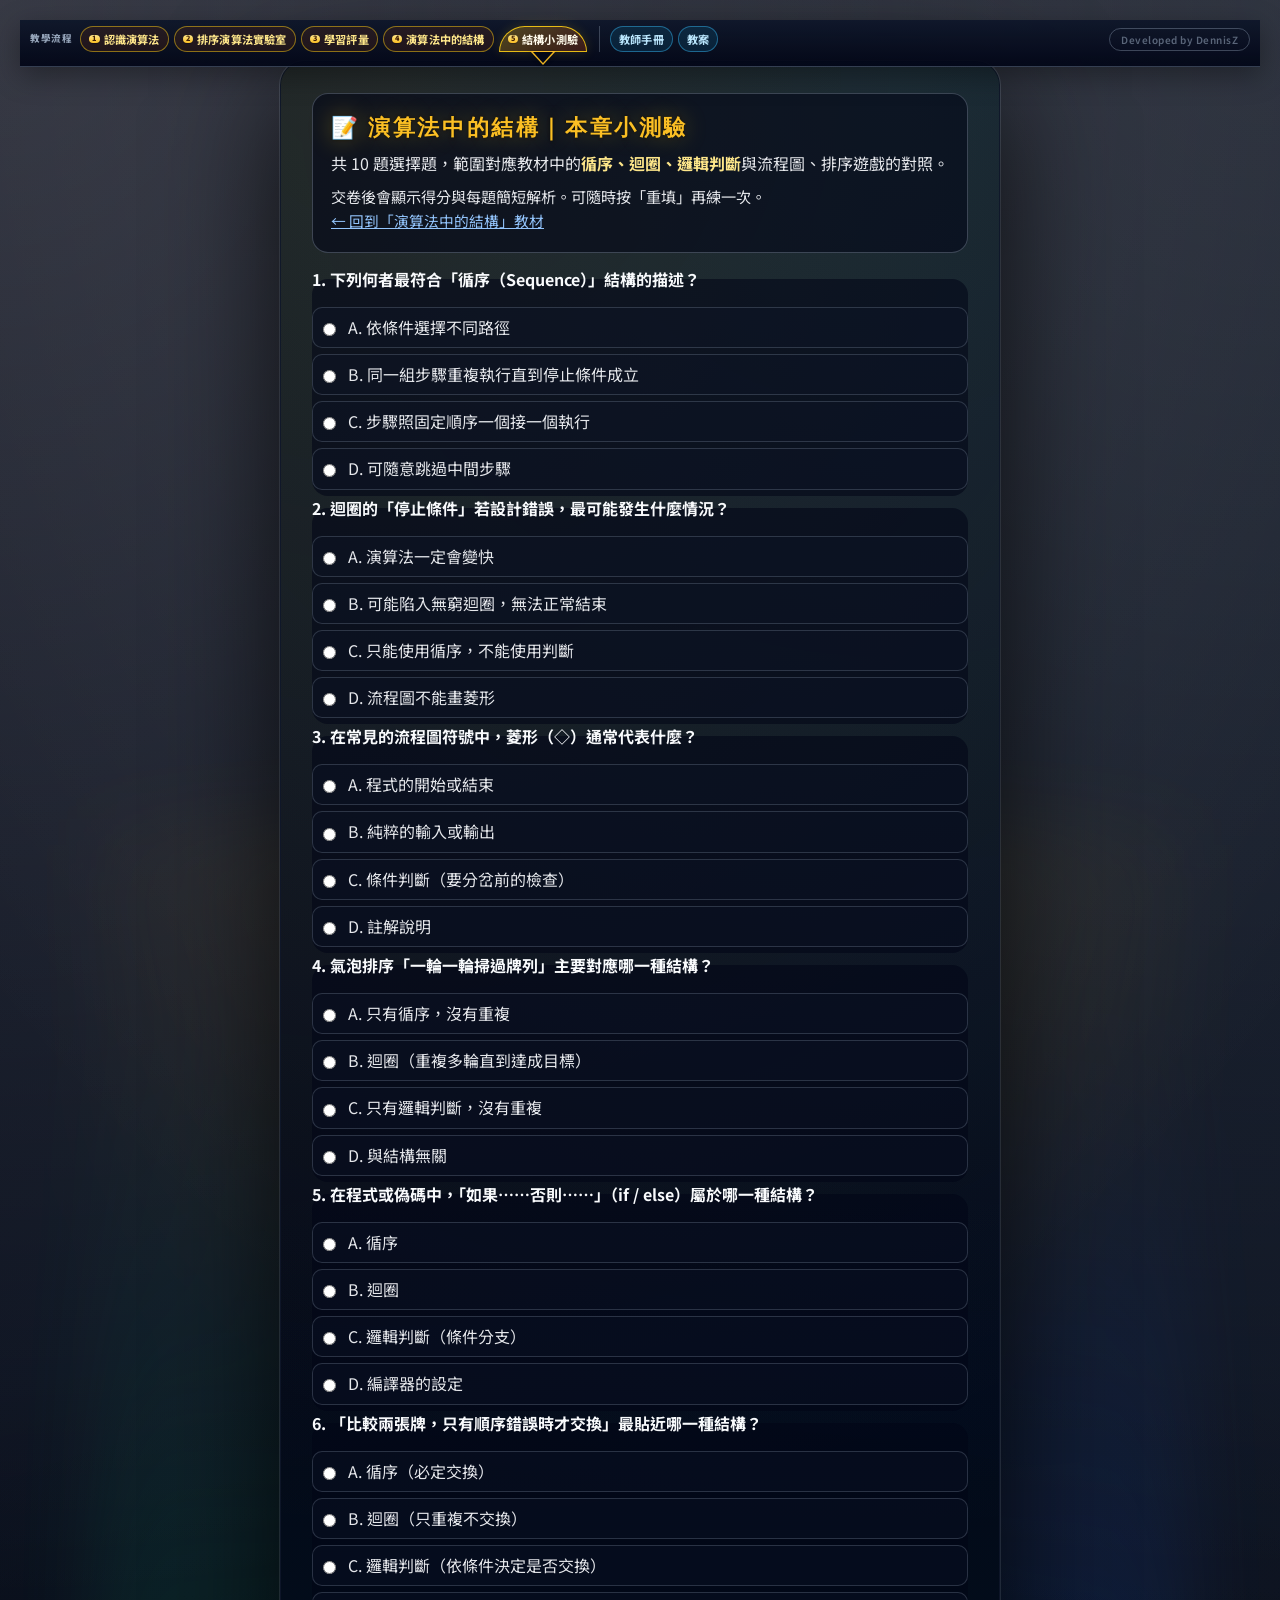
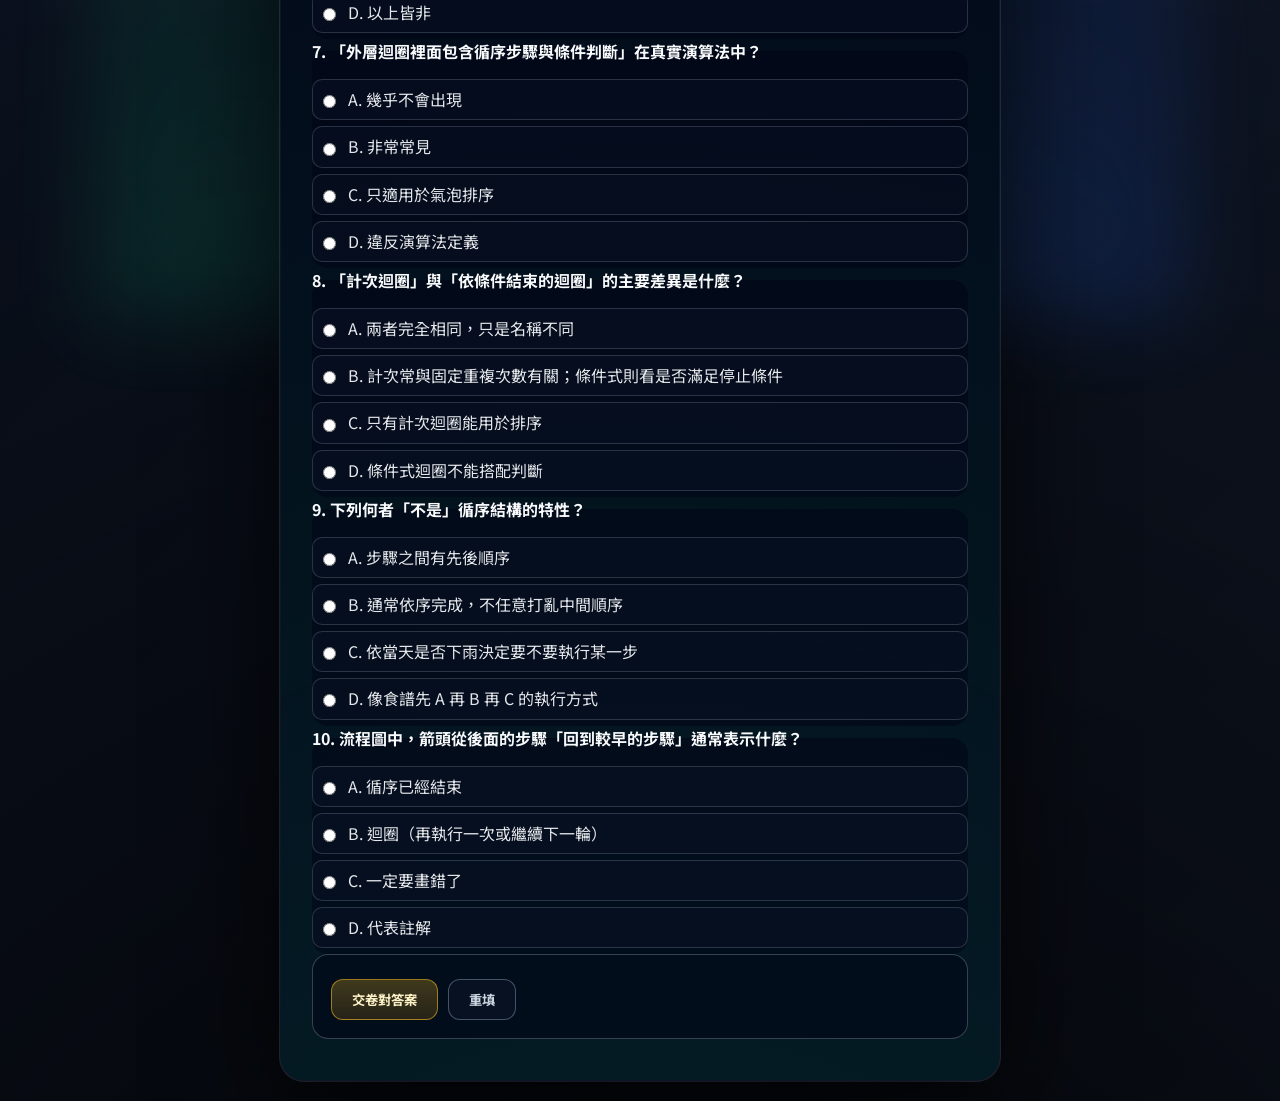
==== commit eb071d2d: "Add developer credit to multiple HTML files and update CSS styles" ====
--- a/algorithm-concepts-quiz.html
+++ b/algorithm-concepts-quiz.html
@@ -175,6 +175,7 @@
                     <a href="lesson.html" class="site-nav-link site-nav-extra-link">教案</a>
                 </div>
             </div>
+            <span class="site-nav-credit" translate="no" aria-label="Developed by DennisZ">Developed by DennisZ</span>
         </div>
     </nav>
     <div class="page-frame">
--- a/style.css
+++ b/style.css
@@ -26,8 +26,25 @@
     flex-direction: row;
     flex-wrap: wrap;
     align-items: center;
-    justify-content: center;
+    justify-content: flex-start;
     gap: 6px 10px;
+    width: 100%;
+}
+
+.site-nav-credit {
+    margin-left: auto;
+    align-self: center;
+    flex-shrink: 0;
+    padding: 3px 11px;
+    border-radius: 999px;
+    border: 1px solid rgba(148, 163, 184, 0.38);
+    background: transparent;
+    color: rgba(148, 163, 184, 0.58);
+    font-size: 0.62rem;
+    font-weight: 600;
+    letter-spacing: 0.05em;
+    white-space: nowrap;
+    user-select: none;
 }
 
 .site-nav-group {
@@ -236,6 +253,14 @@
     .site-nav-inner {
         padding: 5px 8px 14px;
         gap: 6px 8px;
+    }
+
+    .site-nav-credit {
+        margin-left: 0;
+        width: 100%;
+        text-align: center;
+        border-color: rgba(148, 163, 184, 0.28);
+        color: rgba(148, 163, 184, 0.5);
     }
 
     .site-nav-group--extra {
